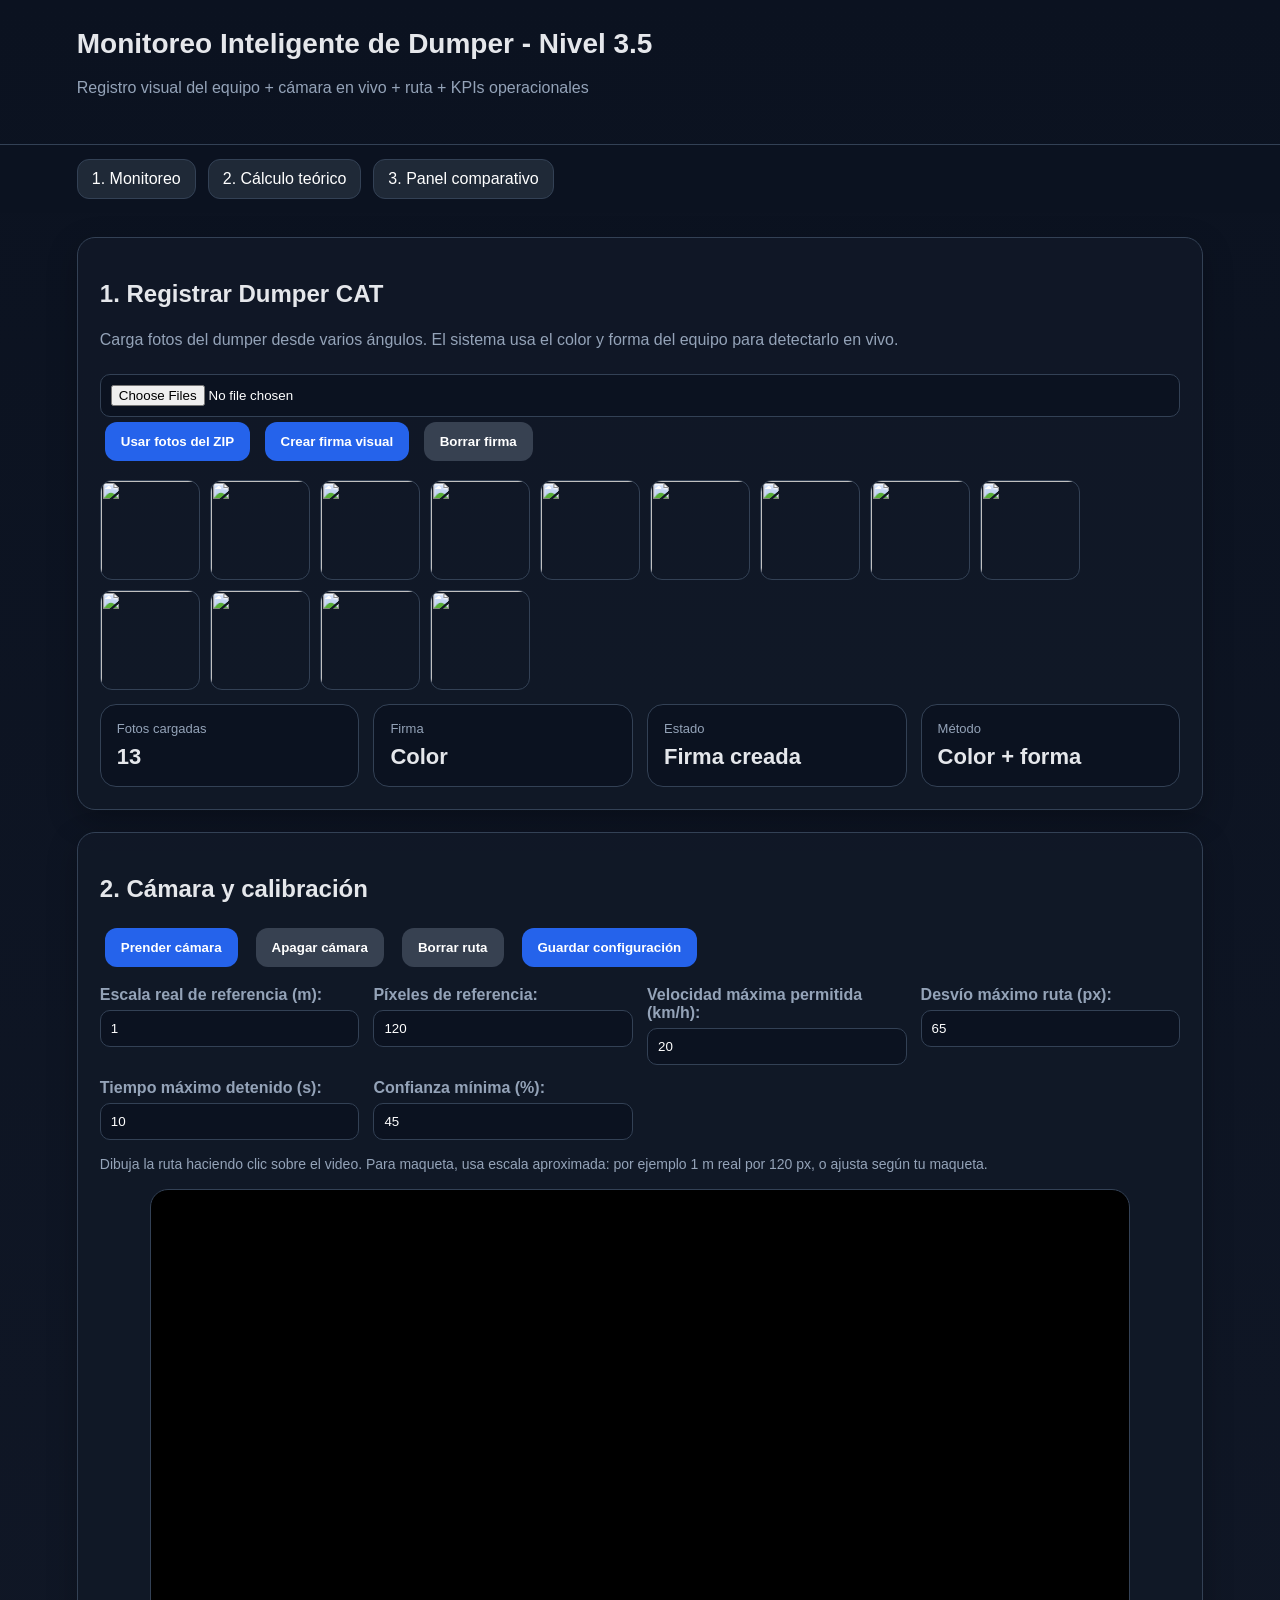
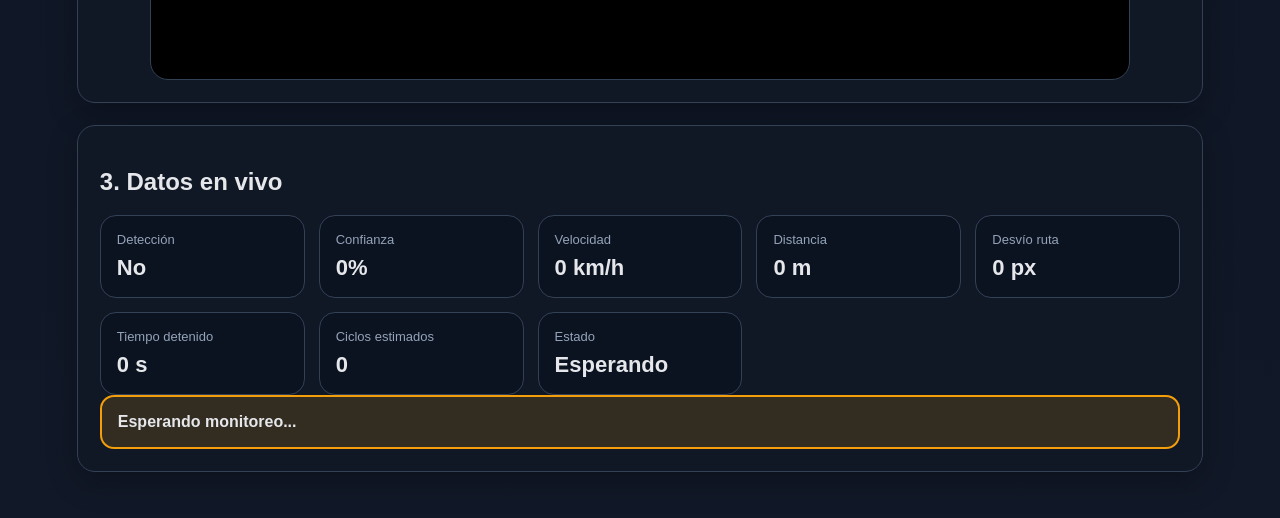
==== index.html @ 590954ef "Add files via upload" ====
<!DOCTYPE html>
<html lang="es">
<head>
  <meta charset="UTF-8" />
  <meta name="viewport" content="width=device-width, initial-scale=1.0" />
  <title>Monitoreo Dumper 3.5 - Firma Visual</title>
  <link rel="stylesheet" href="style.css" />
</head>
<body>
<header>
  <h1>Monitoreo Inteligente de Dumper - Nivel 3.5</h1>
  <p>Registro visual del equipo + cámara en vivo + ruta + KPIs operacionales</p>
</header>

<nav>
  <a href="index.html">1. Monitoreo</a>
  <a href="teorico.html">2. Cálculo teórico</a>
  <a href="panel.html">3. Panel comparativo</a>
</nav>

<main>
  <section class="card">
    <h2>1. Registrar Dumper CAT</h2>
    <p>Carga fotos del dumper desde varios ángulos. El sistema usa el color y forma del equipo para detectarlo en vivo.</p>
    <input type="file" id="referenceInput" accept="image/*" multiple />
    <button id="loadBundledRefsBtn">Usar fotos del ZIP</button>
    <button id="buildSignatureBtn">Crear firma visual</button>
    <button id="clearSignatureBtn" class="secondary">Borrar firma</button>
    <div id="referenceGallery" class="gallery"></div>
    <div class="grid-4">
      <div class="metric"><span>Fotos cargadas</span><strong id="photoCount">0</strong></div>
      <div class="metric"><span>Firma</span><strong id="keypointCount">0</strong></div>
      <div class="metric"><span>Estado</span><strong id="signatureState">Sin firma</strong></div>
      <div class="metric"><span>Método</span><strong>Color + forma</strong></div>
    </div>
  </section>

  <section class="card">
    <h2>2. Cámara y calibración</h2>
    <div class="controls">
      <button id="startCameraBtn">Prender cámara</button>
      <button id="stopCameraBtn" class="secondary">Apagar cámara</button>
      <button id="clearRouteBtn" class="secondary">Borrar ruta</button>
      <button id="saveConfigBtn">Guardar configuración</button>
    </div>
    <div class="form-grid">
      <label>Escala real de referencia (m): <input id="realMeters" type="number" value="1" step="0.1"></label>
      <label>Píxeles de referencia: <input id="pixelMeters" type="number" value="120" step="1"></label>
      <label>Velocidad máxima permitida (km/h): <input id="maxSpeed" type="number" value="20" step="1"></label>
      <label>Desvío máximo ruta (px): <input id="maxDeviation" type="number" value="65" step="1"></label>
      <label>Tiempo máximo detenido (s): <input id="maxStopTime" type="number" value="10" step="1"></label>
      <label>Confianza mínima (%): <input id="minConfidence" type="number" value="45" min="0" max="100" step="1"></label>
    </div>
    <p class="hint">Dibuja la ruta haciendo clic sobre el video. Para maqueta, usa escala aproximada: por ejemplo 1 m real por 120 px, o ajusta según tu maqueta.</p>

    <div class="video-wrap">
      <video id="video" autoplay playsinline muted></video>
      <canvas id="overlay"></canvas>
    </div>
  </section>

  <section class="card">
    <h2>3. Datos en vivo</h2>
    <div class="grid-4">
      <div class="metric"><span>Detección</span><strong id="detected">No</strong></div>
      <div class="metric"><span>Confianza</span><strong id="confidence">0%</strong></div>
      <div class="metric"><span>Velocidad</span><strong id="speed">0 km/h</strong></div>
      <div class="metric"><span>Distancia</span><strong id="distance">0 m</strong></div>
      <div class="metric"><span>Desvío ruta</span><strong id="deviation">0 px</strong></div>
      <div class="metric"><span>Tiempo detenido</span><strong id="stopTime">0 s</strong></div>
      <div class="metric"><span>Ciclos estimados</span><strong id="cycles">0</strong></div>
      <div class="metric"><span>Estado</span><strong id="status">Esperando</strong></div>
    </div>
    <div id="alerts" class="alert">Esperando monitoreo...</div>
  </section>
</main>

<script src="app.js"></script>
</body>
</html>
---- style.css ----
:root{--bg:#0f172a;--card:#111827;--border:#334155;--txt:#e5e7eb;--muted:#94a3b8;--blue:#2563eb;--ok:#16a34a;--warn:#f59e0b;--bad:#dc2626}
*{box-sizing:border-box}body{margin:0;background:linear-gradient(180deg,#0b1220,#111827);font-family:Arial,Helvetica,sans-serif;color:var(--txt)}header{padding:28px 6vw;border-bottom:1px solid var(--border)}h1{margin:0 0 8px;font-size:28px}p{color:var(--muted);line-height:1.5}nav{display:flex;gap:12px;padding:14px 6vw;background:#0b1220;position:sticky;top:0;z-index:5}nav a{color:white;text-decoration:none;background:#1f2937;border:1px solid var(--border);padding:10px 14px;border-radius:12px}main{padding:24px 6vw}.card{background:rgba(17,24,39,.92);border:1px solid var(--border);border-radius:18px;padding:22px;margin-bottom:22px;box-shadow:0 10px 30px rgba(0,0,0,.25)}button{background:var(--blue);border:none;color:white;border-radius:12px;padding:12px 16px;font-weight:700;cursor:pointer;margin:5px}button.secondary{background:#374151}.controls{display:flex;flex-wrap:wrap;gap:8px}.form-grid{display:grid;grid-template-columns:repeat(auto-fit,minmax(220px,1fr));gap:14px;margin:14px 0}label{color:var(--muted);font-weight:700}input{width:100%;padding:10px;margin-top:6px;background:#0b1220;color:white;border:1px solid var(--border);border-radius:10px}.video-wrap{position:relative;width:100%;max-width:980px;margin:auto;background:#000;border-radius:18px;overflow:hidden;border:1px solid var(--border)}video,canvas{width:100%;display:block}#overlay{position:absolute;inset:0}.grid-4{display:grid;grid-template-columns:repeat(auto-fit,minmax(170px,1fr));gap:14px}.metric{background:#0b1220;border:1px solid var(--border);border-radius:16px;padding:16px}.metric span{display:block;color:var(--muted);font-size:13px;margin-bottom:8px}.metric strong{font-size:22px}.alert{border:2px solid var(--warn);background:rgba(245,158,11,.15);padding:16px;border-radius:14px;font-weight:700}.alert.ok{border-color:var(--ok);background:rgba(22,163,74,.15)}.alert.bad{border-color:var(--bad);background:rgba(220,38,38,.15)}.gallery{display:flex;flex-wrap:wrap;gap:10px;margin:14px 0}.gallery img{width:100px;height:100px;object-fit:cover;border-radius:12px;border:1px solid var(--border)}.hint{font-size:14px}code{background:#020617;padding:3px 7px;border-radius:6px;color:#cbd5e1}.table-wrap{overflow:auto;border:1px solid var(--border);border-radius:14px;background:#0b1220}table{width:100%;border-collapse:collapse;min-width:860px}th,td{padding:11px 12px;border-bottom:1px solid var(--border);text-align:left;font-size:14px;vertical-align:top}th{color:#cbd5e1;background:#111827;position:sticky;top:0}td{color:#e5e7eb}tbody tr:last-child td{border-bottom:none}
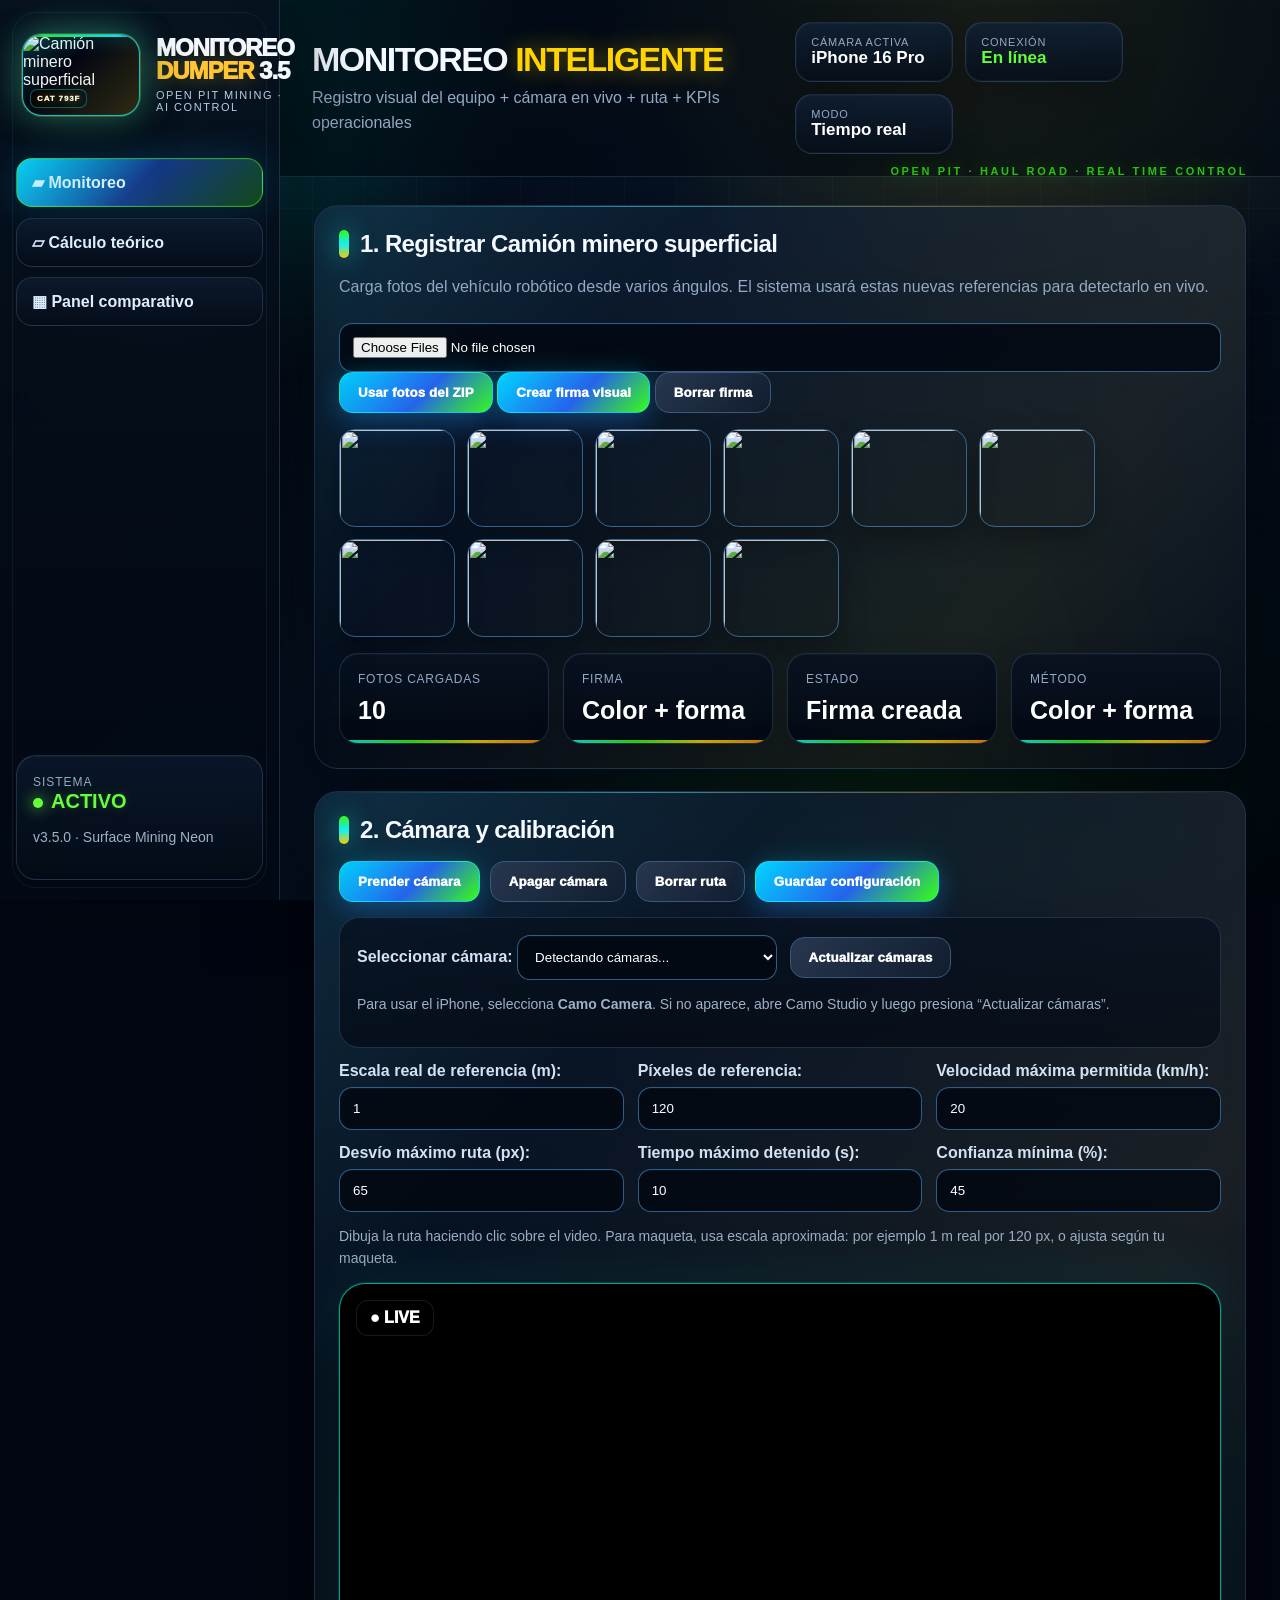
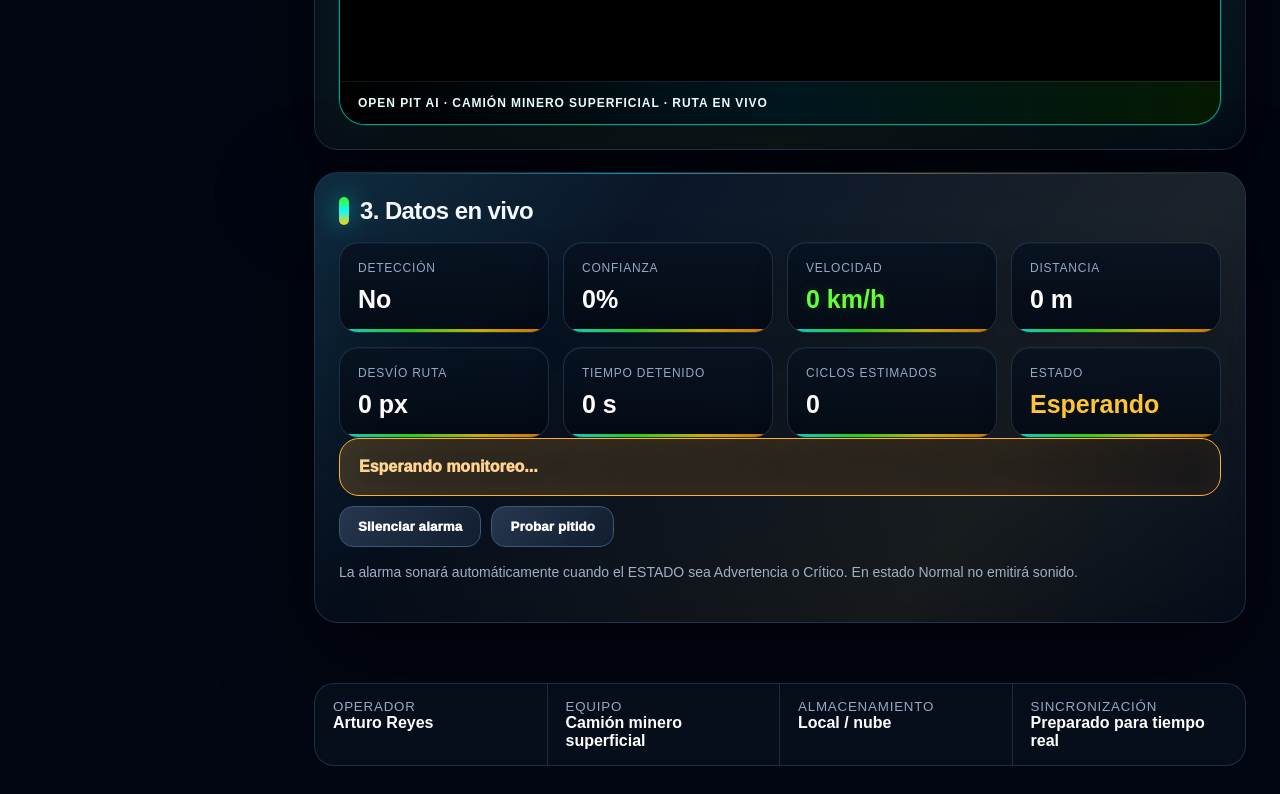
==== commit 13ab4517: "Add files via upload" ====
--- a/index.html
+++ b/index.html
@@ -6,22 +6,31 @@
   <title>Monitoreo Dumper 3.5 - Firma Visual</title>
   <link rel="stylesheet" href="style.css" />
 </head>
-<body>
-<header>
-  <h1>Monitoreo Inteligente de Dumper - Nivel 3.5</h1>
-  <p>Registro visual del equipo + cámara en vivo + ruta + KPIs operacionales</p>
-</header>
-
-<nav>
-  <a href="index.html">1. Monitoreo</a>
-  <a href="teorico.html">2. Cálculo teórico</a>
-  <a href="panel.html">3. Panel comparativo</a>
-</nav>
-
+<body class="surface-mining-theme">
+<div class="app-shell">
+  <aside class="sidebar">
+    <div class="brand">
+      <div class="brand-photo" aria-hidden="true"><img src="assets/logo_dumper_real.jpg" alt="Camión minero superficial"><span class="scan-line"></span></div>
+      <div><div class="brand-title">MONITOREO <span class="gold">DUMPER</span> 3.5</div><div class="brand-sub">Open Pit Mining · AI Control</div></div>
+    </div>
+    <div class="nav-list"><a class="active" href="index.html">▰ Monitoreo</a><a class="" href="teorico.html">▱ Cálculo teórico</a><a class="" href="panel.html">▦ Panel comparativo</a></div>
+    <div class="system-card"><span>Sistema</span><strong><i class="status-dot"></i>ACTIVO</strong><p class="hint">v3.5.0 · Surface Mining Neon</p></div>
+  </aside>
+  <div class="main-area">
+    <header class="topbar">
+      <div class="hero">
+        <div><h1>MONITOREO <span class="gold">INTELIGENTE</span></h1><p>Registro visual del equipo + cámara en vivo + ruta + KPIs operacionales</p></div>
+        <div class="top-badges">
+          <div class="badge"><small>Cámara activa</small><b>iPhone 16 Pro</b></div>
+          <div class="badge"><small>Conexión</small><b class="online">En línea</b></div>
+          <div class="badge"><small>Modo</small><b>Tiempo real</b></div>
+        </div>
+      </div>
+    </header>
 <main>
   <section class="card">
-    <h2>1. Registrar Dumper CAT</h2>
-    <p>Carga fotos del dumper desde varios ángulos. El sistema usa el color y forma del equipo para detectarlo en vivo.</p>
+    <h2>1. Registrar Camión minero superficial</h2>
+    <p>Carga fotos del vehículo robótico desde varios ángulos. El sistema usará estas nuevas referencias para detectarlo en vivo.</p>
     <input type="file" id="referenceInput" accept="image/*" multiple />
     <button id="loadBundledRefsBtn">Usar fotos del ZIP</button>
     <button id="buildSignatureBtn">Crear firma visual</button>
@@ -43,6 +52,16 @@
       <button id="clearRouteBtn" class="secondary">Borrar ruta</button>
       <button id="saveConfigBtn">Guardar configuración</button>
     </div>
+
+    <div class="camera-box">
+      <label for="cameraSelect"><strong>Seleccionar cámara:</strong></label>
+      <select id="cameraSelect">
+        <option value="">Detectando cámaras...</option>
+      </select>
+      <button id="refreshCamerasBtn" class="secondary">Actualizar cámaras</button>
+      <p class="hint">Para usar el iPhone, selecciona <strong>Camo Camera</strong>. Si no aparece, abre Camo Studio y luego presiona “Actualizar cámaras”.</p>
+    </div>
+
     <div class="form-grid">
       <label>Escala real de referencia (m): <input id="realMeters" type="number" value="1" step="0.1"></label>
       <label>Píxeles de referencia: <input id="pixelMeters" type="number" value="120" step="1"></label>
@@ -72,9 +91,17 @@
       <div class="metric"><span>Estado</span><strong id="status">Esperando</strong></div>
     </div>
     <div id="alerts" class="alert">Esperando monitoreo...</div>
+    <div class="controls">
+      <button id="muteAlarmBtn" class="secondary">Silenciar alarma</button>
+      <button id="testAlarmBtn" class="secondary">Probar pitido</button>
+    </div>
+    <p class="hint">La alarma sonará automáticamente cuando el ESTADO sea Advertencia o Crítico. En estado Normal no emitirá sonido.</p>
   </section>
 </main>
 
 <script src="app.js"></script>
+    <div class="footer-strip"><div><small>Operador</small><b>Arturo Reyes</b></div><div><small>Equipo</small><b>Camión minero superficial</b></div><div><small>Almacenamiento</small><b>Local / nube</b></div><div><small>Sincronización</small><b>Preparado para tiempo real</b></div></div>
+  </div>
+</div>
 </body>
 </html>
--- a/style.css
+++ b/style.css
@@ -1,2 +1,150 @@
-:root{--bg:#0f172a;--card:#111827;--border:#334155;--txt:#e5e7eb;--muted:#94a3b8;--blue:#2563eb;--ok:#16a34a;--warn:#f59e0b;--bad:#dc2626}
-*{box-sizing:border-box}body{margin:0;background:linear-gradient(180deg,#0b1220,#111827);font-family:Arial,Helvetica,sans-serif;color:var(--txt)}header{padding:28px 6vw;border-bottom:1px solid var(--border)}h1{margin:0 0 8px;font-size:28px}p{color:var(--muted);line-height:1.5}nav{display:flex;gap:12px;padding:14px 6vw;background:#0b1220;position:sticky;top:0;z-index:5}nav a{color:white;text-decoration:none;background:#1f2937;border:1px solid var(--border);padding:10px 14px;border-radius:12px}main{padding:24px 6vw}.card{background:rgba(17,24,39,.92);border:1px solid var(--border);border-radius:18px;padding:22px;margin-bottom:22px;box-shadow:0 10px 30px rgba(0,0,0,.25)}button{background:var(--blue);border:none;color:white;border-radius:12px;padding:12px 16px;font-weight:700;cursor:pointer;margin:5px}button.secondary{background:#374151}.controls{display:flex;flex-wrap:wrap;gap:8px}.form-grid{display:grid;grid-template-columns:repeat(auto-fit,minmax(220px,1fr));gap:14px;margin:14px 0}label{color:var(--muted);font-weight:700}input{width:100%;padding:10px;margin-top:6px;background:#0b1220;color:white;border:1px solid var(--border);border-radius:10px}.video-wrap{position:relative;width:100%;max-width:980px;margin:auto;background:#000;border-radius:18px;overflow:hidden;border:1px solid var(--border)}video,canvas{width:100%;display:block}#overlay{position:absolute;inset:0}.grid-4{display:grid;grid-template-columns:repeat(auto-fit,minmax(170px,1fr));gap:14px}.metric{background:#0b1220;border:1px solid var(--border);border-radius:16px;padding:16px}.metric span{display:block;color:var(--muted);font-size:13px;margin-bottom:8px}.metric strong{font-size:22px}.alert{border:2px solid var(--warn);background:rgba(245,158,11,.15);padding:16px;border-radius:14px;font-weight:700}.alert.ok{border-color:var(--ok);background:rgba(22,163,74,.15)}.alert.bad{border-color:var(--bad);background:rgba(220,38,38,.15)}.gallery{display:flex;flex-wrap:wrap;gap:10px;margin:14px 0}.gallery img{width:100px;height:100px;object-fit:cover;border-radius:12px;border:1px solid var(--border)}.hint{font-size:14px}code{background:#020617;padding:3px 7px;border-radius:6px;color:#cbd5e1}.table-wrap{overflow:auto;border:1px solid var(--border);border-radius:14px;background:#0b1220}table{width:100%;border-collapse:collapse;min-width:860px}th,td{padding:11px 12px;border-bottom:1px solid var(--border);text-align:left;font-size:14px;vertical-align:top}th{color:#cbd5e1;background:#111827;position:sticky;top:0}td{color:#e5e7eb}tbody tr:last-child td{border-bottom:none}
+:root{
+  --bg:#020612; --bg2:#061021; --panel:#091525; --panel2:#0e1d31; --glass:rgba(10,22,38,.72);
+  --line:rgba(87,128,170,.28); --line2:rgba(91,178,255,.50); --txt:#f4f8ff; --muted:#94a9c4;
+  --blue:#0ea5ff; --cyan:#37e7ff; --gold:#ffc533; --gold2:#ff8a00; --ok:#64ff3a; --warn:#ffb02e; --bad:#ff4040; --violet:#a56bff;
+  --shadow:0 30px 90px rgba(0,0,0,.56); --radius:24px; --blur:blur(18px);
+}
+*{box-sizing:border-box} html{scroll-behavior:smooth} body{margin:0;min-height:100vh;font-family:Inter,Segoe UI,Roboto,Arial,sans-serif;color:var(--txt);background:#020612;overflow-x:hidden}
+body:before{content:"";position:fixed;inset:0;z-index:-3;background:
+ radial-gradient(circle at 12% 0%,rgba(14,165,255,.28),transparent 32%),radial-gradient(circle at 82% 4%,rgba(255,197,51,.18),transparent 30%),
+ radial-gradient(circle at 50% 88%,rgba(55,231,255,.12),transparent 35%),linear-gradient(135deg,#020612 0%,#071122 48%,#020814 100%)}
+body:after{content:"";position:fixed;inset:0;z-index:-2;pointer-events:none;background-image:linear-gradient(rgba(255,255,255,.035) 1px,transparent 1px),linear-gradient(90deg,rgba(255,255,255,.035) 1px,transparent 1px);background-size:52px 52px;mask-image:linear-gradient(to bottom,rgba(0,0,0,.9),transparent 82%)}
+a{color:inherit}.app-shell{display:grid;grid-template-columns:280px 1fr;min-height:100vh}.sidebar{position:sticky;top:0;height:100vh;padding:22px 16px;background:linear-gradient(180deg,rgba(7,16,29,.94),rgba(2,8,18,.88));border-right:1px solid var(--line);box-shadow:22px 0 60px rgba(0,0,0,.36);z-index:30;backdrop-filter:var(--blur)}
+.sidebar:before{content:"";position:absolute;inset:12px;border:1px solid rgba(55,231,255,.08);border-radius:24px;pointer-events:none}.brand{position:relative;display:flex;align-items:center;gap:15px;margin-bottom:25px;padding:12px 8px}.brand-mark{width:82px;height:66px;display:grid;place-items:center;background:radial-gradient(circle at 50% 45%,rgba(255,197,51,.26),transparent 62%);filter:drop-shadow(0 0 22px rgba(255,197,51,.38))}.brand-title{font-size:26px;letter-spacing:-.045em;font-weight:950;line-height:.95;text-transform:uppercase}.brand-title .gold,.gold{color:var(--gold);text-shadow:0 0 22px rgba(255,197,51,.35)}.brand-sub{font-size:11px;color:var(--muted);letter-spacing:.14em;text-transform:uppercase;margin-top:7px}.pro-logo svg{width:100%;height:100%}
+.nav-list{display:flex;flex-direction:column;gap:10px}.nav-list a,nav a{position:relative;display:flex;align-items:center;gap:11px;text-decoration:none;color:#dfeeff;background:linear-gradient(180deg,rgba(15,31,52,.72),rgba(5,13,25,.72));border:1px solid var(--line);padding:14px 15px;border-radius:16px;font-weight:900;transition:.18s ease;overflow:hidden}.nav-list a:before{content:"";position:absolute;inset:0;background:linear-gradient(90deg,rgba(55,231,255,.18),transparent 60%);opacity:0;transition:.2s}.nav-list a:hover:before,.nav-list a.active:before{opacity:1}.nav-list a:hover,nav a:hover,.nav-list a.active{border-color:rgba(55,231,255,.55);box-shadow:0 0 36px rgba(14,165,255,.20),inset 0 0 0 1px rgba(255,255,255,.04);transform:translateY(-1px)}.nav-list a.active{background:linear-gradient(135deg,rgba(11,128,255,.95),rgba(12,51,111,.88))}
+.system-card{position:absolute;left:16px;right:16px;bottom:20px;border:1px solid var(--line);border-radius:20px;background:linear-gradient(180deg,rgba(12,27,47,.78),rgba(4,12,23,.80));padding:16px;box-shadow:inset 0 1px 0 rgba(255,255,255,.04)}.system-card strong{display:block;color:var(--ok);font-size:20px;text-shadow:0 0 12px rgba(100,255,58,.22)}.system-card span{color:var(--muted);font-size:12px;text-transform:uppercase;letter-spacing:.08em}.main-area{min-width:0}.topbar{padding:22px 32px;border-bottom:1px solid var(--line);background:rgba(3,9,18,.58);backdrop-filter:var(--blur);position:sticky;top:0;z-index:20}.hero{display:flex;align-items:center;justify-content:space-between;gap:18px}.hero h1{margin:0;font-size:34px;letter-spacing:-.045em;text-transform:uppercase}.hero p{margin:7px 0 0;color:var(--muted);font-size:16px}.top-badges{display:flex;gap:12px;flex-wrap:wrap}.badge{min-width:158px;border:1px solid var(--line);border-radius:17px;background:linear-gradient(180deg,rgba(16,34,57,.76),rgba(5,13,25,.76));padding:13px 15px;box-shadow:inset 0 0 0 1px rgba(255,255,255,.035),0 15px 35px rgba(0,0,0,.2)}.badge small{display:block;color:var(--muted);font-size:11px;text-transform:uppercase;letter-spacing:.07em}.badge b{font-size:17px;color:#fff}.badge .online{color:var(--ok)}
+nav{display:none}main{padding:28px 34px 38px}.dashboard-grid{display:grid;grid-template-columns:minmax(0,1.3fr) minmax(360px,.7fr);gap:20px}.card{position:relative;background:linear-gradient(180deg,rgba(14,29,50,.78),rgba(6,14,27,.82));border:1px solid var(--line);border-radius:var(--radius);padding:24px;margin-bottom:22px;box-shadow:var(--shadow);overflow:hidden;backdrop-filter:blur(14px)}.card:before{content:"";position:absolute;inset:0;background:linear-gradient(128deg,rgba(55,231,255,.10),transparent 28%,rgba(255,197,51,.07) 72%,transparent);pointer-events:none}.card:after{content:"";position:absolute;top:0;left:22px;right:22px;height:1px;background:linear-gradient(90deg,transparent,rgba(55,231,255,.55),rgba(255,197,51,.38),transparent)}.card>*{position:relative}.card h2{margin:0 0 17px;font-size:24px;letter-spacing:-.025em}.card h2:before{content:"";display:inline-block;width:10px;height:28px;border-radius:99px;background:linear-gradient(var(--gold),var(--gold2));margin-right:11px;vertical-align:-6px;box-shadow:0 0 20px rgba(255,197,51,.42)}p{color:var(--muted);line-height:1.56}.controls{display:flex;flex-wrap:wrap;gap:10px;margin:10px 0 15px}button{background:linear-gradient(135deg,#0ea5ff,#2454ee);border:1px solid rgba(82,192,255,.42);color:white;border-radius:14px;padding:12px 18px;font-weight:950;cursor:pointer;margin:0;box-shadow:0 12px 26px rgba(14,165,255,.26);letter-spacing:.01em;transition:.18s ease}button:hover{filter:brightness(1.13);transform:translateY(-1px)}button.secondary{background:linear-gradient(135deg,#27374f,#111d2f);border-color:#3a5878;box-shadow:none}input,select{width:100%;padding:13px;margin-top:7px;background:rgba(3,9,18,.86);color:white;border:1px solid var(--line2);border-radius:13px;outline:none;box-shadow:inset 0 1px 0 rgba(255,255,255,.03)}input:focus,select:focus{border-color:var(--cyan);box-shadow:0 0 0 3px rgba(55,231,255,.12)}label{color:#d2e2f4;font-weight:850}.form-grid{display:grid;grid-template-columns:repeat(auto-fit,minmax(220px,1fr));gap:14px;margin:14px 0}.camera-box{margin:14px 0;padding:17px;border:1px solid var(--line);border-radius:20px;background:linear-gradient(180deg,rgba(7,17,31,.76),rgba(4,10,19,.68))}.camera-box select{min-width:260px;max-width:100%;width:auto;margin:0 8px 0 0}.video-wrap{position:relative;width:100%;max-width:1120px;margin:auto;background:#000;border-radius:26px;overflow:hidden;border:1px solid rgba(96,154,211,.42);box-shadow:0 0 0 1px rgba(255,255,255,.06),0 32px 90px rgba(0,0,0,.55),0 0 60px rgba(14,165,255,.08)}.video-wrap:before{content:"● LIVE";position:absolute;top:16px;left:16px;background:rgba(0,0,0,.76);border:1px solid rgba(255,255,255,.10);border-radius:12px;padding:8px 13px;font-weight:950;z-index:2;color:#fff}.video-wrap:after{content:"IA VISUAL · RUTA EN VIVO · FPS 24";position:absolute;left:0;right:0;bottom:0;padding:14px 18px;background:linear-gradient(90deg,rgba(3,9,18,.88),rgba(12,30,49,.65));border-top:1px solid rgba(255,255,255,.08);font-weight:900;letter-spacing:.08em;color:#d9ecff;font-size:12px;z-index:2}video,canvas{width:100%;display:block}#overlay{position:absolute;inset:0;z-index:1}.grid-4{display:grid;grid-template-columns:repeat(auto-fit,minmax(175px,1fr));gap:14px}.metric{position:relative;background:linear-gradient(180deg,rgba(7,18,33,.88),rgba(4,10,20,.92));border:1px solid var(--line);border-radius:19px;padding:18px;box-shadow:inset 0 1px 0 rgba(255,255,255,.04),0 14px 35px rgba(0,0,0,.18);overflow:hidden}.metric:before{content:"";position:absolute;inset:auto 0 0 0;height:2px;background:linear-gradient(90deg,var(--blue),var(--ok),var(--gold));opacity:.55}.metric span{display:block;color:var(--muted);font-size:12px;margin-bottom:10px;text-transform:uppercase;letter-spacing:.065em}.metric strong{font-size:25px;color:#fff}.metric strong[id*=Speed],#realSpeed,#speed,#avgSpeed{color:var(--ok);text-shadow:0 0 14px rgba(100,255,58,.18)}.metric strong[id*=Status],#status{color:var(--gold)}.alert{border:1px solid var(--warn);background:linear-gradient(135deg,rgba(255,176,46,.18),rgba(70,37,4,.16));padding:19px;border-radius:20px;font-weight:950;color:#ffd391;box-shadow:inset 0 0 32px rgba(255,176,46,.06)}.alert.ok{border-color:var(--ok);background:rgba(100,255,58,.12);color:#bdffad}.alert.bad{border-color:var(--bad);background:linear-gradient(135deg,rgba(255,64,64,.20),rgba(72,8,8,.22));color:#ffb8b8;box-shadow:0 0 38px rgba(255,64,64,.12),inset 0 0 28px rgba(255,64,64,.05)}.gallery{display:flex;flex-wrap:wrap;gap:12px;margin:16px 0}.gallery img{width:116px;height:98px;object-fit:cover;border-radius:16px;border:1px solid var(--line2);box-shadow:0 12px 28px rgba(0,0,0,.30)}.hint{font-size:14px;color:#9fb1c7}code{background:#020617;padding:3px 7px;border-radius:7px;color:#dceafe}.table-wrap{overflow:auto;border:1px solid var(--line);border-radius:20px;background:#061120}table{width:100%;border-collapse:collapse;min-width:860px}th,td{padding:14px 15px;border-bottom:1px solid var(--line);text-align:left;font-size:14px;vertical-align:top}th{color:#e3eefb;background:linear-gradient(180deg,#10213a,#0b192c);position:sticky;top:0;text-transform:uppercase;font-size:12px;letter-spacing:.065em}td{color:#e5e7eb}tbody tr:hover td{background:rgba(14,165,255,.07)}tbody tr:last-child td{border-bottom:none}.footer-strip{display:grid;grid-template-columns:repeat(auto-fit,minmax(180px,1fr));gap:0;margin:0 34px 28px;border:1px solid var(--line);border-radius:20px;background:rgba(8,18,31,.76);overflow:hidden;backdrop-filter:blur(12px)}.footer-strip div{padding:15px 18px;border-right:1px solid var(--line)}.footer-strip div:last-child{border-right:0}.footer-strip small{display:block;color:var(--muted);text-transform:uppercase;letter-spacing:.06em}.footer-strip b{color:#fff}.status-dot{display:inline-block;width:10px;height:10px;border-radius:99px;background:var(--ok);box-shadow:0 0 15px var(--ok);margin-right:8px;animation:pulse 1.8s infinite}@keyframes pulse{0%,100%{opacity:1;transform:scale(1)}50%{opacity:.55;transform:scale(.82)}}
+@media(max-width:1050px){.app-shell{grid-template-columns:1fr}.sidebar{position:relative;height:auto}.system-card{position:static;margin-top:20px}.nav-list{flex-direction:row;overflow:auto}.brand{margin-bottom:14px}.dashboard-grid{grid-template-columns:1fr}.topbar{position:relative}.hero{align-items:flex-start;flex-direction:column}main{padding:20px 16px}.footer-strip{margin:0 16px 20px}.top-badges{width:100%}.badge{flex:1}.sidebar{padding:16px}.brand-title{font-size:24px}}
+@media(max-width:620px){.hero h1{font-size:24px}.card{padding:17px;border-radius:18px}.camera-box select{width:100%;margin:8px 0}.top-badges{display:grid;grid-template-columns:1fr 1fr}.badge{min-width:0}.brand-mark{width:58px;height:48px}.grid-4{grid-template-columns:1fr 1fr}.metric strong{font-size:20px}.video-wrap:after{font-size:10px}}
+
+/* ===== Surface Mining Neon Upgrade ===== */
+.surface-mining-theme:before{background:
+ radial-gradient(circle at 10% 0%,rgba(0,255,234,.30),transparent 28%),
+ radial-gradient(circle at 78% 0%,rgba(255,212,0,.20),transparent 29%),
+ radial-gradient(circle at 70% 80%,rgba(57,255,20,.12),transparent 36%),
+ linear-gradient(135deg,#01040b 0%,#061427 46%,#01070f 100%)!important}
+.surface-mining-theme .topbar:before{content:"OPEN PIT · HAUL ROAD · REAL TIME CONTROL";position:absolute;right:32px;bottom:-1px;font-size:11px;letter-spacing:.24em;color:rgba(57,255,20,.72);font-weight:900;text-shadow:0 0 16px rgba(57,255,20,.45)}
+.brand-photo{position:relative;width:96px;height:72px;border-radius:18px;overflow:hidden;border:1px solid rgba(18,247,255,.65);box-shadow:0 0 0 1px rgba(255,212,0,.16),0 0 28px rgba(18,247,255,.28),0 18px 40px rgba(0,0,0,.45);background:#020612;flex:0 0 auto}
+.brand-photo img{width:100%;height:100%;object-fit:cover;filter:saturate(1.22) contrast(1.1) brightness(.92)}
+.brand-photo:before{content:"";position:absolute;inset:0;background:linear-gradient(135deg,rgba(18,247,255,.18),transparent 38%,rgba(255,212,0,.18));mix-blend-mode:screen;pointer-events:none}
+.brand-photo:after{content:"HAUL TRUCK";position:absolute;left:6px;bottom:6px;font-size:8px;font-weight:950;letter-spacing:.11em;color:#eaffff;background:rgba(0,0,0,.62);padding:4px 6px;border-radius:7px;border:1px solid rgba(255,255,255,.12)}
+.scan-line{position:absolute;left:-40%;right:-40%;top:0;height:2px;background:linear-gradient(90deg,transparent,#39ff14,#12f7ff,transparent);box-shadow:0 0 18px #12f7ff;animation:scanMove 2.7s linear infinite}@keyframes scanMove{0%{transform:translateY(-8px)}100%{transform:translateY(84px)}}
+.nav-list a.active{background:linear-gradient(135deg,rgba(0,212,255,.95),rgba(33,88,225,.55),rgba(57,255,20,.24));border-color:rgba(57,255,20,.55)}
+button{background:linear-gradient(135deg,#00d5ff,#2563eb 55%,#39ff14);border-color:rgba(18,247,255,.55);box-shadow:0 0 28px rgba(18,247,255,.18),0 14px 28px rgba(37,99,235,.24)}
+.card h2:before{background:linear-gradient(#39ff14,#12f7ff,#ffd400);box-shadow:0 0 24px rgba(18,247,255,.55)}
+.metric:before{background:linear-gradient(90deg,#12f7ff,#39ff14,#ffd400,#ff8a00);height:3px;opacity:.8}.gold{color:#ffd400;text-shadow:0 0 24px rgba(255,212,0,.48)}
+.video-wrap{border-color:rgba(18,247,255,.62);box-shadow:0 0 0 1px rgba(57,255,20,.12),0 32px 90px rgba(0,0,0,.60),0 0 68px rgba(18,247,255,.12)}
+.video-wrap:after{content:"OPEN PIT AI · CAMIÓN MINERO SUPERFICIAL · RUTA EN VIVO";color:#eaffff;background:linear-gradient(90deg,rgba(0,0,0,.88),rgba(0,185,255,.12),rgba(57,255,20,.10))}
+.blueprint-card{background:linear-gradient(180deg,rgba(3,16,31,.88),rgba(3,10,22,.90));border-color:rgba(18,247,255,.42)}
+.blueprint-head{display:flex;align-items:flex-start;justify-content:space-between;gap:16px}.bp-tag{padding:9px 12px;border-radius:999px;border:1px solid rgba(57,255,20,.46);color:#caffbf;font-weight:950;font-size:12px;letter-spacing:.09em;background:rgba(57,255,20,.08);white-space:nowrap}.truck-blueprint{border:1px solid rgba(18,247,255,.24);border-radius:22px;background:radial-gradient(circle at 50% 40%,rgba(18,247,255,.09),transparent 45%),linear-gradient(180deg,rgba(5,24,46,.85),rgba(2,8,18,.95));padding:18px;box-shadow:inset 0 0 42px rgba(18,247,255,.08)}.truck-blueprint svg{width:100%;height:auto;display:block}.grid-lines path{stroke:rgba(18,247,255,.12);stroke-width:1}.bp-line-main{fill:rgba(18,247,255,.05);stroke:url(#bp);stroke-width:4;stroke-linejoin:round}.bp-line,.bp-dim{fill:none;stroke:#12f7ff;stroke-width:2;stroke-linecap:round;stroke-linejoin:round}.bp-dim{stroke:#ffd400;stroke-dasharray:6 8}.bp-wheel{fill:rgba(0,0,0,.25);stroke:#39ff14;stroke-width:4}.bp-hub{fill:#ffd400;stroke:#fff;stroke-width:1.4}.bp-labels text{font:900 15px Inter,Arial,sans-serif;fill:#dffcff;letter-spacing:.08em;text-shadow:0 0 12px rgba(18,247,255,.45)}
+@media(max-width:620px){.brand-photo{width:70px;height:54px}.blueprint-head{flex-direction:column}.bp-tag{white-space:normal}.bp-labels text{font-size:20px}}
+
+
+/* ===== Ajuste final solicitado: logo real + plano técnico neón ===== */
+.brand{align-items:center;gap:16px;padding:12px 6px 18px}.brand-photo{width:118px;height:82px;border-radius:20px;border-color:rgba(18,247,255,.78);box-shadow:0 0 0 1px rgba(255,212,0,.22),0 0 34px rgba(18,247,255,.34),0 0 45px rgba(255,212,0,.14),0 18px 42px rgba(0,0,0,.52)}
+.brand-photo img{object-fit:cover;object-position:center;filter:saturate(1.18) contrast(1.12) brightness(.95)}
+.brand-photo:after{content:"CAT 793F";font-size:8px;bottom:7px;left:7px;background:linear-gradient(90deg,rgba(0,0,0,.80),rgba(4,18,32,.58));border-color:rgba(18,247,255,.35);color:#fff8dc;text-shadow:0 0 12px rgba(255,212,0,.65)}
+.brand-title{font-size:24px}.brand-sub{color:#b8d2ea}.brand-photo .scan-line{opacity:.9}
+.blueprint-image-wrap{position:relative;padding:0;overflow:hidden;background:linear-gradient(180deg,rgba(2,10,22,.96),rgba(1,7,15,.98));border-color:rgba(18,247,255,.55);box-shadow:inset 0 0 56px rgba(18,247,255,.10),0 0 40px rgba(18,247,255,.10)}
+.blueprint-img{width:100%;display:block;border-radius:20px;filter:saturate(1.14) contrast(1.08)}
+.blueprint-overlay-badges{position:absolute;right:16px;top:14px;display:flex;gap:8px;flex-wrap:wrap;z-index:2}.blueprint-overlay-badges span{border:1px solid rgba(57,255,20,.52);background:rgba(3,15,26,.72);backdrop-filter:blur(10px);color:#dfffe8;border-radius:999px;padding:7px 10px;font-size:11px;font-weight:900;letter-spacing:.08em;text-transform:uppercase;box-shadow:0 0 16px rgba(57,255,20,.14)}
+@media(max-width:620px){.brand-photo{width:92px;height:66px}.brand-title{font-size:21px}.blueprint-overlay-badges{position:static;margin:10px;padding:0 6px 8px}.blueprint-overlay-badges span{font-size:10px}}
+/* Panel comparativo: bucle CAD premium */
+.panel-cad-loop{position:relative;overflow:hidden}
+.panel-cad-loop .cad-loop-img{height:360px;min-height:360px;object-fit:cover;background:#01060d}
+.panel-cad-loop .cad-loop-wrap{border-color:rgba(18,247,255,.52);box-shadow:inset 0 0 70px rgba(18,247,255,.11),0 0 55px rgba(57,255,20,.10)}
+@media(max-width:900px){.panel-cad-loop .cad-loop-img{height:260px;min-height:260px}}
+
+
+/* Vista de cabina profesional - reemplazo del bucle CAD */
+.panel-cabin-view{position:relative;overflow:hidden}
+.panel-cabin-view .cabin-view-wrap{position:relative;border:1px solid rgba(18,247,255,.52);border-radius:24px;overflow:hidden;background:#01060d;box-shadow:inset 0 0 80px rgba(18,247,255,.12),0 0 55px rgba(57,255,20,.10)}
+.panel-cabin-view .cabin-view-img{width:100%;height:430px;min-height:430px;object-fit:contain;display:block;background:#01060d;padding:8px;box-sizing:border-box}
+.panel-cabin-view .cabin-view-wrap::after{content:"";position:absolute;inset:0;background:linear-gradient(115deg,rgba(18,247,255,.10),transparent 38%,rgba(255,224,102,.08) 72%,rgba(57,255,20,.10));pointer-events:none}
+@media(max-width:900px){.panel-cabin-view .cabin-view-img{height:300px;min-height:300px}}
+/* Mejora cabina HUD profesional */
+.panel-cabin-view .cabin-view-wrap{
+  background:radial-gradient(circle at 50% 35%,rgba(18,247,255,.11),rgba(1,6,13,.96) 52%,#01040a 100%);
+  border-color:rgba(18,247,255,.62);
+  box-shadow:inset 0 0 90px rgba(18,247,255,.14),0 0 70px rgba(57,255,20,.12),0 22px 60px rgba(0,0,0,.45);
+}
+.panel-cabin-view .cabin-view-img{height:500px;min-height:500px;padding:0;object-fit:cover;}
+.panel-cabin-view .cad-loop-glass{border-color:rgba(57,255,20,.42);box-shadow:0 0 30px rgba(57,255,20,.11)}
+@media(max-width:900px){.panel-cabin-view .cabin-view-img{height:340px;min-height:340px}}
+
+/* Alerta visual dentro de la cabina: aparece solo fuera del rango óptimo */
+.cabin-alert-overlay{
+  position:absolute;
+  inset:0;
+  z-index:6;
+  display:flex;
+  align-items:center;
+  justify-content:center;
+  opacity:0;
+  pointer-events:none;
+  transform:scale(.96);
+  transition:opacity .25s ease, transform .25s ease;
+  background:radial-gradient(circle at center, rgba(255,0,0,.14), rgba(0,0,0,.18) 50%, rgba(0,0,0,.42));
+  backdrop-filter:blur(1.5px);
+}
+.cabin-alert-overlay.active{opacity:1;transform:scale(1);}
+.cabin-alert-frame{
+  width:min(76%,640px);
+  min-height:260px;
+  border:2px solid rgba(255,48,48,.95);
+  border-radius:24px;
+  display:flex;
+  flex-direction:column;
+  align-items:center;
+  justify-content:center;
+  gap:14px;
+  padding:28px;
+  text-align:center;
+  background:linear-gradient(180deg,rgba(20,0,0,.82),rgba(0,0,0,.90));
+  box-shadow:0 0 32px rgba(255,0,0,.55), inset 0 0 45px rgba(255,0,0,.17);
+  clip-path:polygon(6% 0,94% 0,100% 8%,100% 92%,94% 100%,6% 100%,0 92%,0 8%);
+  animation:cabinWarnPulse .9s infinite alternate;
+}
+.cabin-alert-icon{
+  width:86px;height:86px;
+  display:grid;place-items:center;
+  font-size:58px;font-weight:1000;
+  color:#fff;
+  text-shadow:0 0 18px rgba(255,255,255,.85);
+  background:linear-gradient(180deg,#ff4141,#a40000);
+  clip-path:polygon(50% 0,100% 88%,0 88%);
+  padding-bottom:10px;
+  box-shadow:0 0 28px rgba(255,0,0,.55);
+}
+.cabin-alert-title{
+  font-size:clamp(34px,5vw,68px);
+  line-height:.95;
+  font-weight:1000;
+  letter-spacing:.035em;
+  color:#fff;
+  text-transform:uppercase;
+  text-shadow:0 0 18px rgba(255,255,255,.34),0 0 28px rgba(255,0,0,.65);
+}
+.cabin-alert-bars{
+  width:78%;
+  height:46px;
+  border-radius:8px;
+  border:1px solid rgba(255,48,48,.75);
+  background:repeating-linear-gradient(135deg, rgba(255,40,40,.96) 0 18px, rgba(0,0,0,.75) 18px 34px);
+  box-shadow:inset 0 0 18px rgba(255,0,0,.25);
+}
+.cabin-alert-detail{
+  max-width:88%;
+  color:#ffd2d2;
+  font-weight:900;
+  letter-spacing:.02em;
+  font-size:clamp(13px,1.5vw,18px);
+  text-transform:uppercase;
+}
+.cabin-alert-overlay.warning .cabin-alert-frame{border-color:#ffcc33;box-shadow:0 0 28px rgba(255,204,51,.52), inset 0 0 35px rgba(255,204,51,.15);}
+.cabin-alert-overlay.warning .cabin-alert-icon{background:linear-gradient(180deg,#ffd15a,#d98200);}
+.cabin-alert-overlay.warning .cabin-alert-title{text-shadow:0 0 18px rgba(255,230,150,.45),0 0 28px rgba(255,204,51,.48);}
+.cabin-alert-overlay.warning .cabin-alert-bars{border-color:rgba(255,204,51,.85);background:repeating-linear-gradient(135deg, rgba(255,204,51,.96) 0 18px, rgba(0,0,0,.78) 18px 34px);}
+.cabin-alert-overlay.warning .cabin-alert-detail{color:#ffedb3;}
+@keyframes cabinWarnPulse{from{filter:brightness(1);transform:scale(1)}to{filter:brightness(1.28);transform:scale(1.018)}}
+@media(max-width:900px){.cabin-alert-frame{width:88%;min-height:190px;padding:18px}.cabin-alert-icon{width:58px;height:58px;font-size:39px}.cabin-alert-bars{height:30px}}
